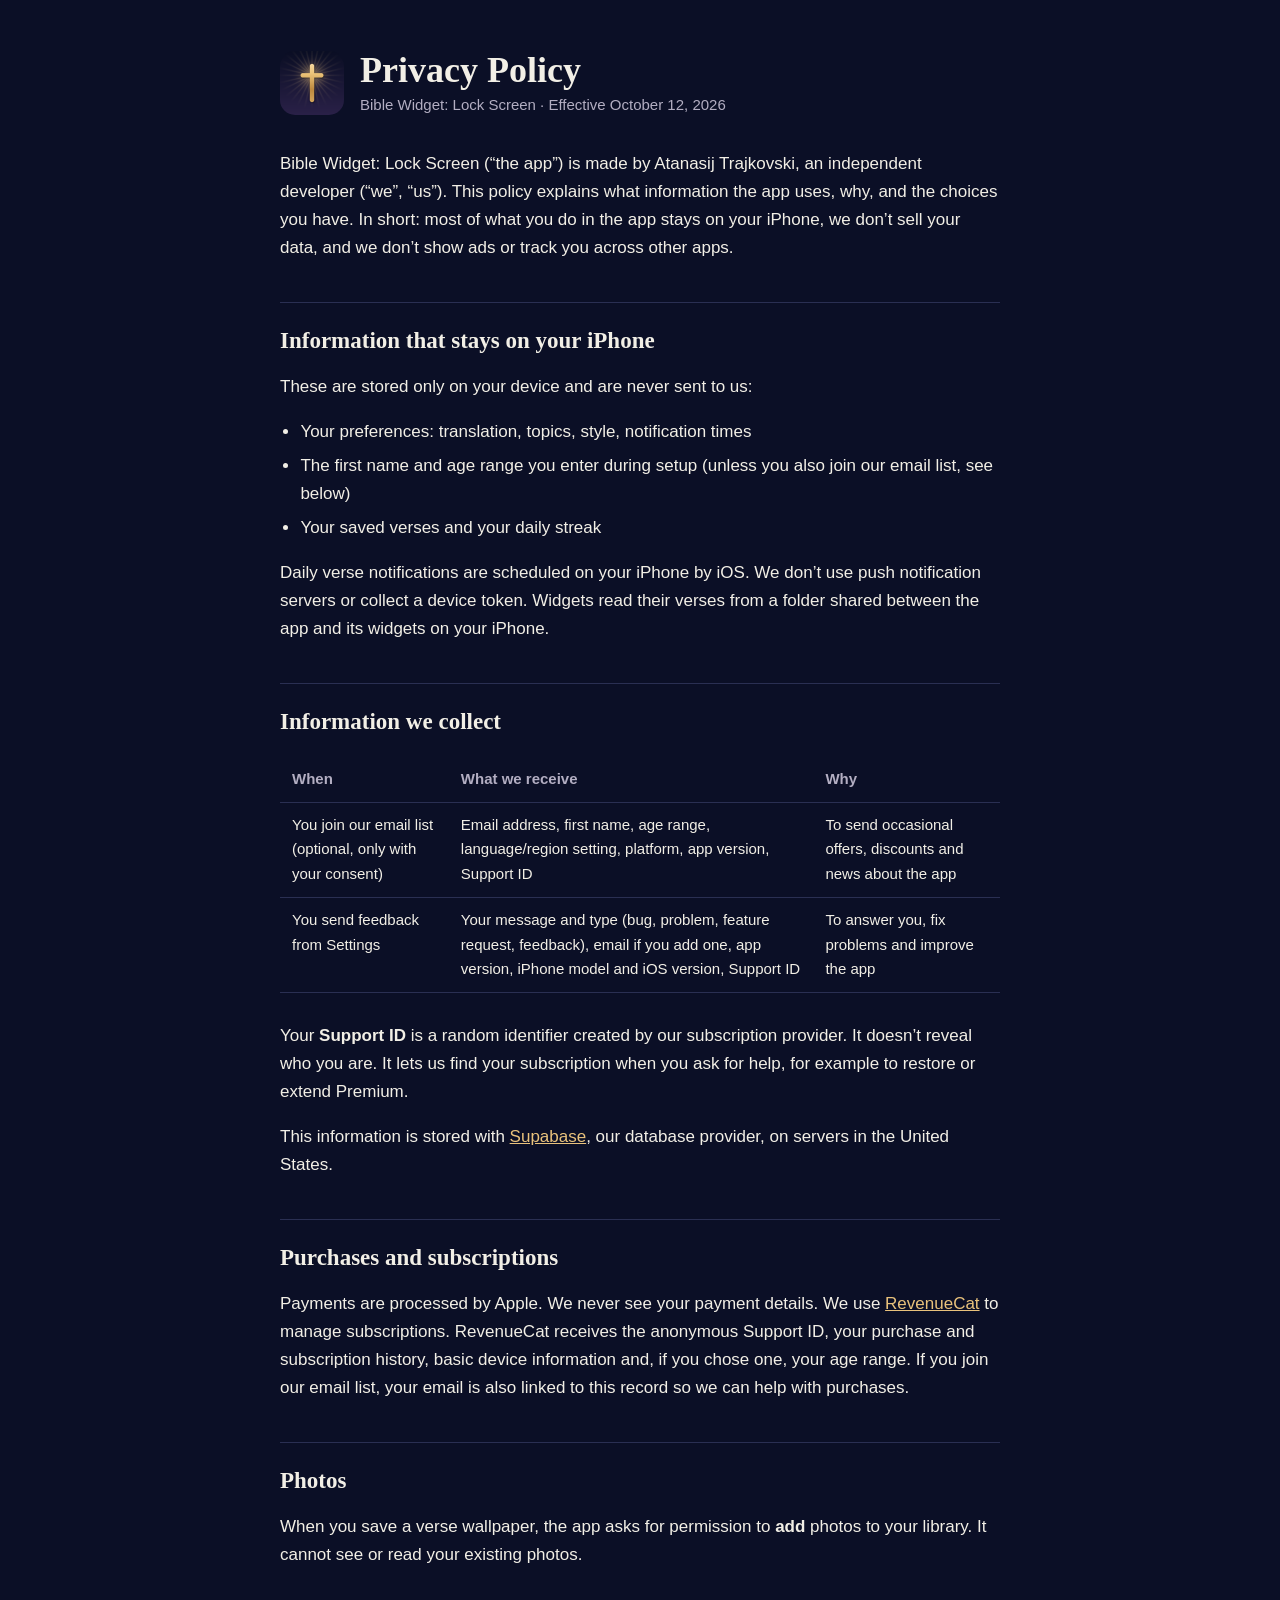
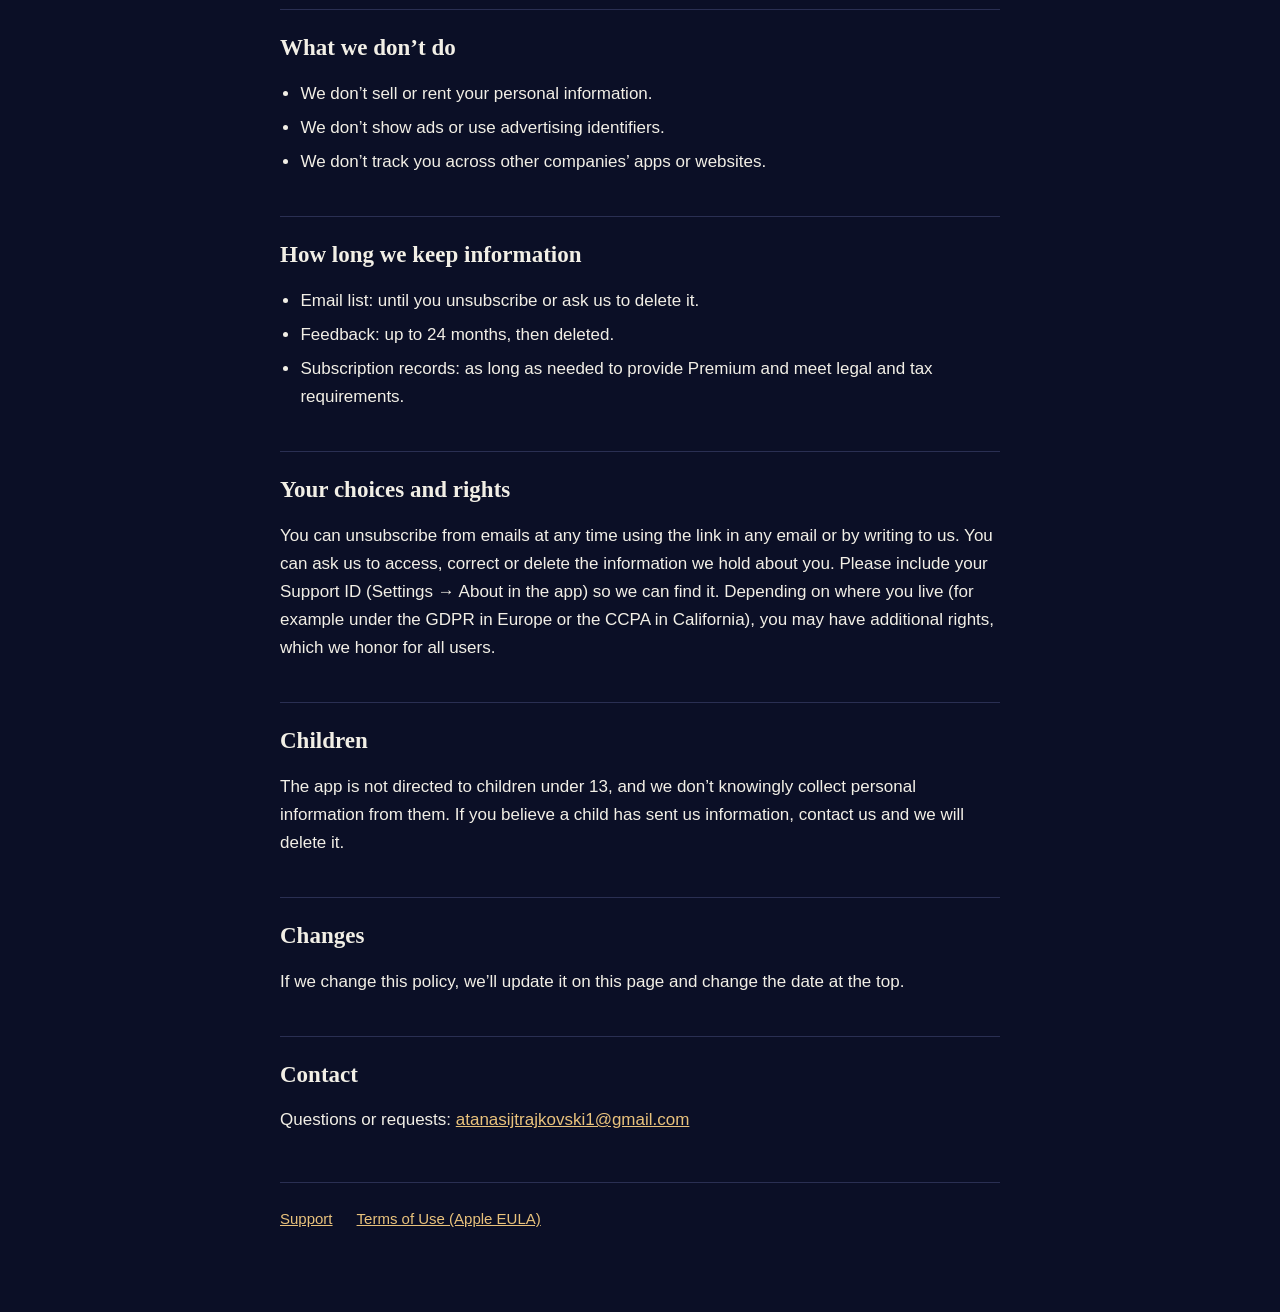
==== privacy.html @ 62289cdf "Bible Widget support and privacy pages Co-Authored-By: Claude Opus 5.5 <noreply@anthropic.com>" ====
<!doctype html>
<html lang="en">
<head>
<meta charset="utf-8">
<meta name="viewport" content="width=device-width, initial-scale=1">
<title>Privacy Policy · Bible Widget: Lock Screen</title>
<link rel="icon" href="icon.png">
<link rel="stylesheet" href="style.css">
</head>
<body>
<main>
<header>
  <img src="icon.png" alt="Bible Widget app icon">
  <div>
    <h1>Privacy Policy</h1>
    <p>Bible Widget: Lock Screen · Effective October 12, 2026</p>
  </div>
</header>

<p>Bible Widget: Lock Screen (“the app”) is made by Atanasij Trajkovski, an independent developer (“we”, “us”). This policy explains what information the app uses, why, and the choices you have. In short: most of what you do in the app stays on your iPhone, we don’t sell your data, and we don’t show ads or track you across other apps.</p>

<h2>Information that stays on your iPhone</h2>
<p>These are stored only on your device and are never sent to us:</p>
<ul>
  <li>Your preferences: translation, topics, style, notification times</li>
  <li>The first name and age range you enter during setup (unless you also join our email list, see below)</li>
  <li>Your saved verses and your daily streak</li>
</ul>
<p>Daily verse notifications are scheduled on your iPhone by iOS. We don’t use push notification servers or collect a device token. Widgets read their verses from a folder shared between the app and its widgets on your iPhone.</p>

<h2>Information we collect</h2>
<div class="table-wrap">
<table>
  <tr><th>When</th><th>What we receive</th><th>Why</th></tr>
  <tr>
    <td>You join our email list (optional, only with your consent)</td>
    <td>Email address, first name, age range, language/region setting, platform, app version, Support ID</td>
    <td>To send occasional offers, discounts and news about the app</td>
  </tr>
  <tr>
    <td>You send feedback from Settings</td>
    <td>Your message and type (bug, problem, feature request, feedback), email if you add one, app version, iPhone model and iOS version, Support ID</td>
    <td>To answer you, fix problems and improve the app</td>
  </tr>
</table>
</div>
<p>Your <strong>Support ID</strong> is a random identifier created by our subscription provider. It doesn’t reveal who you are. It lets us find your subscription when you ask for help, for example to restore or extend Premium.</p>
<p>This information is stored with <a href="https://supabase.com/privacy">Supabase</a>, our database provider, on servers in the United States.</p>

<h2>Purchases and subscriptions</h2>
<p>Payments are processed by Apple. We never see your payment details. We use <a href="https://www.revenuecat.com/privacy">RevenueCat</a> to manage subscriptions. RevenueCat receives the anonymous Support ID, your purchase and subscription history, basic device information and, if you chose one, your age range. If you join our email list, your email is also linked to this record so we can help with purchases.</p>

<h2>Photos</h2>
<p>When you save a verse wallpaper, the app asks for permission to <strong>add</strong> photos to your library. It cannot see or read your existing photos.</p>

<h2>What we don’t do</h2>
<ul>
  <li>We don’t sell or rent your personal information.</li>
  <li>We don’t show ads or use advertising identifiers.</li>
  <li>We don’t track you across other companies’ apps or websites.</li>
</ul>

<h2>How long we keep information</h2>
<ul>
  <li>Email list: until you unsubscribe or ask us to delete it.</li>
  <li>Feedback: up to 24 months, then deleted.</li>
  <li>Subscription records: as long as needed to provide Premium and meet legal and tax requirements.</li>
</ul>

<h2>Your choices and rights</h2>
<p>You can unsubscribe from emails at any time using the link in any email or by writing to us. You can ask us to access, correct or delete the information we hold about you. Please include your Support ID (Settings → About in the app) so we can find it. Depending on where you live (for example under the GDPR in Europe or the CCPA in California), you may have additional rights, which we honor for all users.</p>

<h2>Children</h2>
<p>The app is not directed to children under 13, and we don’t knowingly collect personal information from them. If you believe a child has sent us information, contact us and we will delete it.</p>

<h2>Changes</h2>
<p>If we change this policy, we’ll update it on this page and change the date at the top.</p>

<h2>Contact</h2>
<p>Questions or requests: <a href="mailto:atanasijtrajkovski1@gmail.com">atanasijtrajkovski1@gmail.com</a></p>

<nav>
  <a href="support.html">Support</a>
  <a href="https://www.apple.com/legal/internet-services/itunes/dev/stdeula/">Terms of Use (Apple EULA)</a>
</nav>
</main>
</body>
</html>
---- style.css ----
:root {
  --bg: #0b0f26;
  --surface: #151a38;
  --text: #f2efe6;
  --muted: #b3aec2;
  --gold: #e9c27c;
  --line: #2a2f52;
  color-scheme: dark;
}
* { box-sizing: border-box; }
body {
  margin: 0;
  background: var(--bg);
  color: var(--text);
  font: 17px/1.65 -apple-system, BlinkMacSystemFont, "Segoe UI", Roboto, sans-serif;
  padding-inline: 20px;
}
main { max-width: 720px; margin: 0 auto; padding-block: 48px 80px; }
header { display: flex; align-items: center; gap: 16px; margin-bottom: 32px; }
header img { width: 64px; height: 64px; border-radius: 15px; }
header p { margin: 0; color: var(--muted); font-size: 15px; }
h1, h2 { font-family: "New York", "Iowan Old Style", Georgia, serif; font-weight: 600; line-height: 1.25; }
h1 { font-size: 36px; margin: 0; }
h2 { font-size: 23px; margin: 40px 0 8px; padding-top: 24px; border-top: 1px solid var(--line); }
h3 { font-size: 17px; margin: 24px 0 4px; }
p, li { color: var(--text); }
.muted { color: var(--muted); }
a { color: var(--gold); }
ul { padding-left: 1.2em; }
li { margin: 6px 0; }
table { width: 100%; border-collapse: collapse; font-size: 15px; margin: 12px 0; }
th, td { text-align: left; padding: 10px 12px; border-bottom: 1px solid var(--line); vertical-align: top; }
th { color: var(--muted); font-weight: 600; }
.table-wrap { overflow-x: auto; }
.card { background: var(--surface); border-radius: 16px; padding: 20px 22px; margin: 16px 0; }
nav { margin-top: 48px; padding-top: 24px; border-top: 1px solid var(--line); display: flex; gap: 24px; font-size: 15px; }
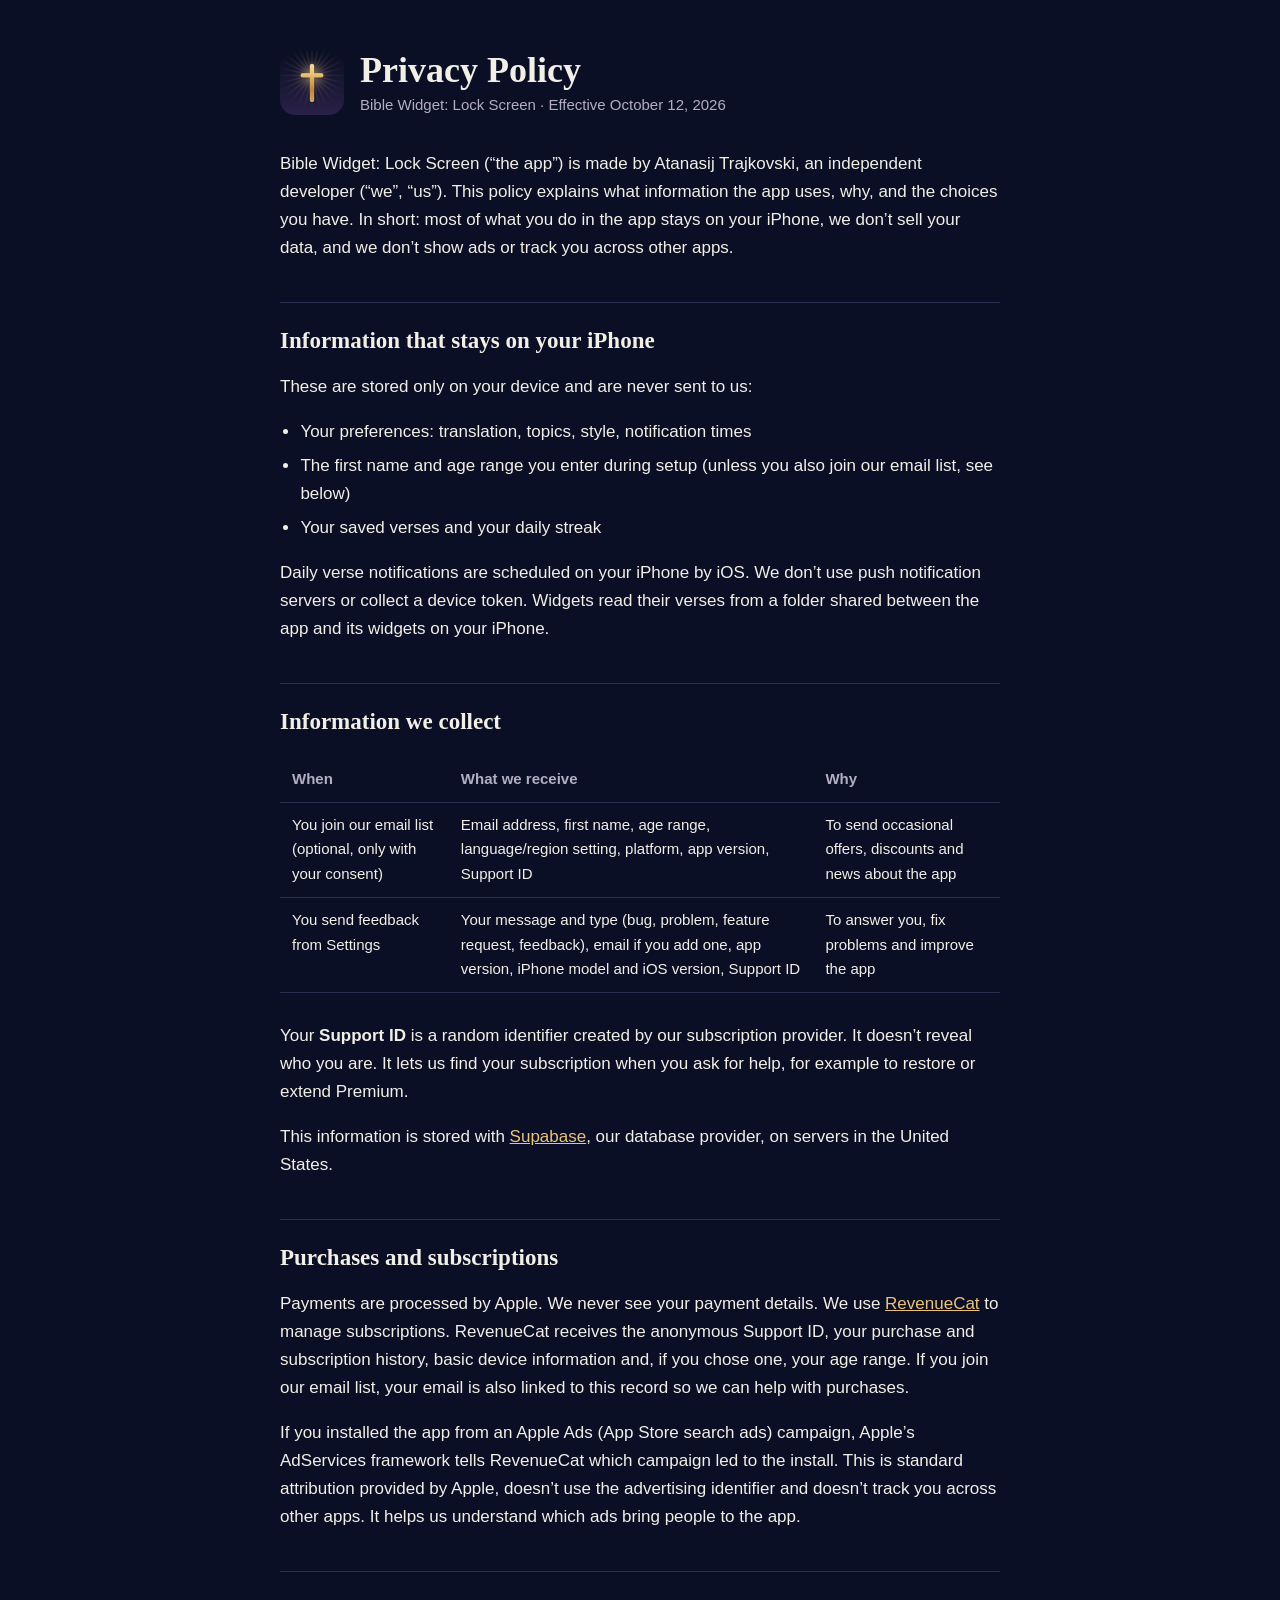
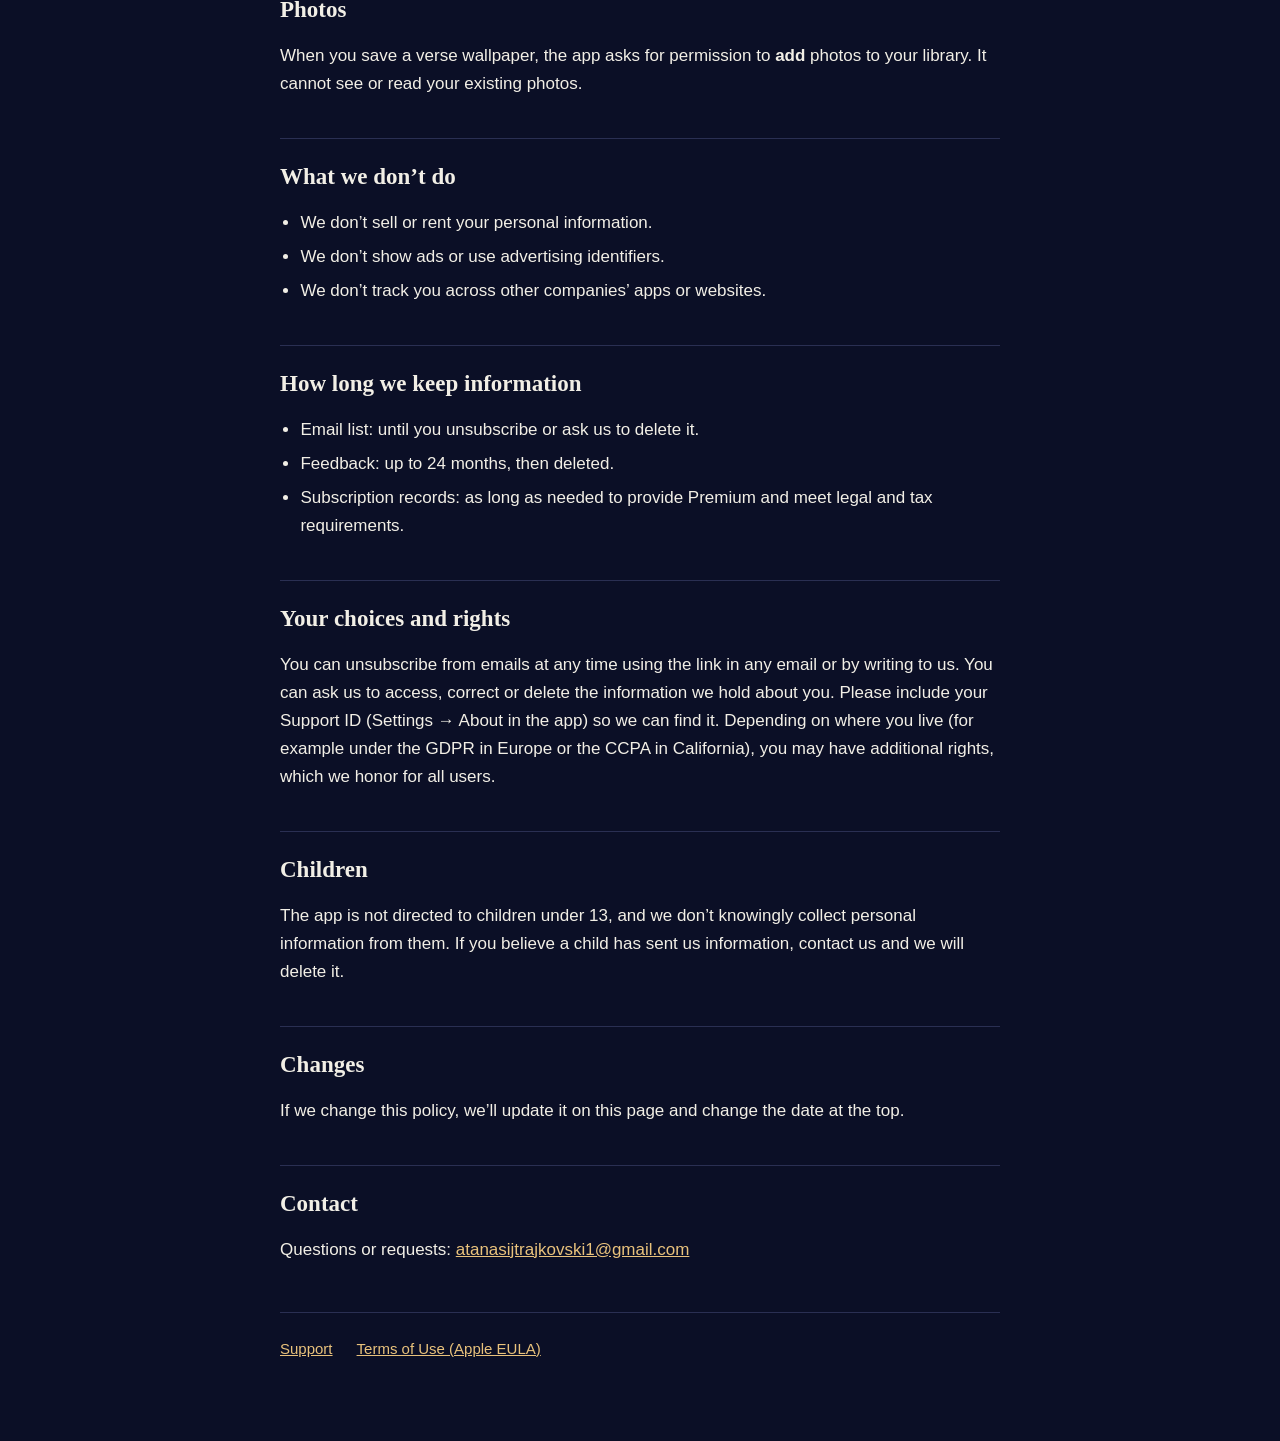
==== commit 9b46951c: "Privacy policy: mention Apple Ads attribution" ====
--- a/privacy.html
+++ b/privacy.html
@@ -49,6 +49,7 @@
 
 <h2>Purchases and subscriptions</h2>
 <p>Payments are processed by Apple. We never see your payment details. We use <a href="https://www.revenuecat.com/privacy">RevenueCat</a> to manage subscriptions. RevenueCat receives the anonymous Support ID, your purchase and subscription history, basic device information and, if you chose one, your age range. If you join our email list, your email is also linked to this record so we can help with purchases.</p>
+<p>If you installed the app from an Apple Ads (App Store search ads) campaign, Apple’s AdServices framework tells RevenueCat which campaign led to the install. This is standard attribution provided by Apple, doesn’t use the advertising identifier and doesn’t track you across other apps. It helps us understand which ads bring people to the app.</p>
 
 <h2>Photos</h2>
 <p>When you save a verse wallpaper, the app asks for permission to <strong>add</strong> photos to your library. It cannot see or read your existing photos.</p>
